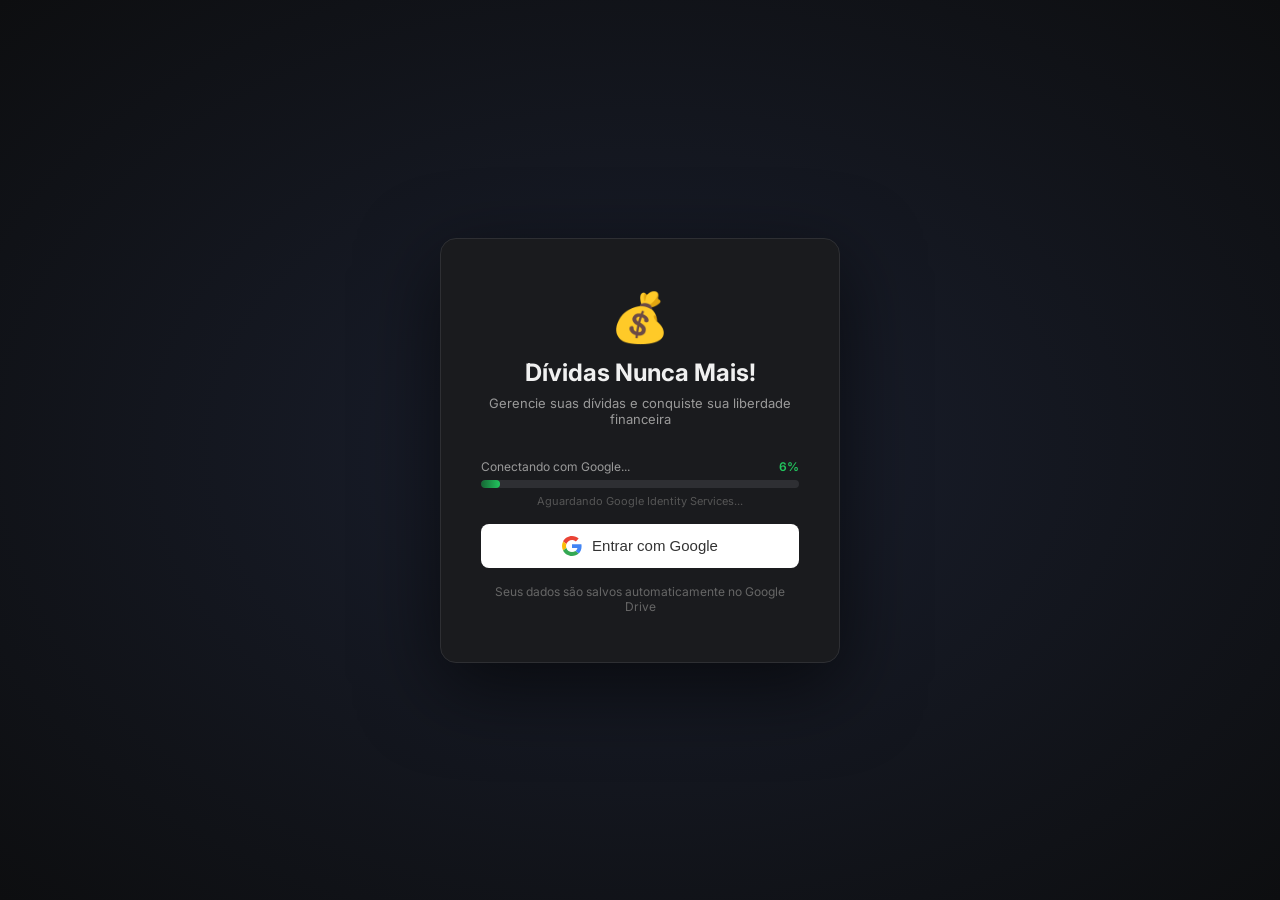
==== index.html @ 9c63dcc7 "Site v1.19: mascara 4-4-4 no codigo da caixa Dolce Gusto O codigo vem impresso na caixa em 3 grupos " ====
<!DOCTYPE html>
<html lang="pt-BR">
<head>
  <meta charset="UTF-8" />
  <meta name="viewport" content="width=device-width, initial-scale=1.0" />
  <title>Dívidas Nunca Mais!</title>
  <link rel="stylesheet" href="css/main.css?v=1.19" />
  <link rel="preconnect" href="https://fonts.googleapis.com">
  <link href="https://fonts.googleapis.com/css2?family=Inter:wght@300;400;500;600;700&display=swap" rel="stylesheet">
  <script src="https://cdn.jsdelivr.net/npm/chart.js"></script>
  <script>try{if(localStorage.getItem('dnm_tema')==='claro')document.documentElement.setAttribute('data-tema','claro');}catch(e){}</script>
</head>
<body>

<!-- LOGIN SCREEN -->
<div id="login-screen" class="login-screen">
  <div class="login-box">
    <div class="login-logo">
      <span class="logo-icon">💰</span>
      <h1>Dívidas Nunca Mais!</h1>
      <p>Gerencie suas dívidas e conquiste sua liberdade financeira</p>
    </div>
    <!-- Barra de progresso -->
    <div id="loading-bar-wrapper" style="margin-bottom:16px;">
      <div style="display:flex;justify-content:space-between;margin-bottom:6px;">
        <span style="font-size:12px;color:#9a9a9a;">Conectando com Google...</span>
        <span id="loading-pct" style="font-size:12px;color:#22c55e;font-weight:600;">0%</span>
      </div>
      <div style="background:#2e2f33;border-radius:20px;height:8px;overflow:hidden;">
        <div id="loading-bar" style="height:100%;width:0%;background:linear-gradient(90deg,#166534,#22c55e);border-radius:20px;transition:width 0.3s ease;"></div>
      </div>
      <p style="font-size:11px;color:#555;margin-top:6px;text-align:center;" id="loading-status">Aguardando APIs do Google...</p>
    </div>

    <button class="btn-google" onclick="signInWithGoogle()" id="btn-google-login">
      <svg width="20" height="20" viewBox="0 0 48 48"><path fill="#EA4335" d="M24 9.5c3.54 0 6.71 1.22 9.21 3.6l6.85-6.85C35.9 2.38 30.47 0 24 0 14.62 0 6.51 5.38 2.56 13.22l7.98 6.19C12.43 13.72 17.74 9.5 24 9.5z"/><path fill="#4285F4" d="M46.98 24.55c0-1.57-.15-3.09-.38-4.55H24v9.02h12.94c-.58 2.96-2.26 5.48-4.78 7.18l7.73 6c4.51-4.18 7.09-10.36 7.09-17.65z"/><path fill="#FBBC05" d="M10.53 28.59c-.48-1.45-.76-2.99-.76-4.59s.27-3.14.76-4.59l-7.98-6.19C.92 16.46 0 20.12 0 24c0 3.88.92 7.54 2.56 10.78l7.97-6.19z"/><path fill="#34A853" d="M24 48c6.48 0 11.93-2.13 15.89-5.81l-7.73-6c-2.18 1.48-4.97 2.35-8.16 2.35-6.26 0-11.57-4.22-13.47-9.91l-7.98 6.19C6.51 42.62 14.62 48 24 48z"/></svg>
      Entrar com Google
    </button>
    <p class="login-note">Seus dados são salvos automaticamente no Google Drive</p>
  </div>
</div>

<!-- SALDO MODAL (aparece após login) -->
<div id="saldo-modal" class="modal-overlay" style="display:none;">
  <div class="modal-box saldo-modal-box">
    <h2>💰 Olá, <span id="saldo-nome"></span>!</h2>
    <p>Qual é o seu saldo disponível agora?</p>
    <div class="form-group">
      <label>Saldo Disponível Atual (R$)</label>
      <input type="text" id="input-saldo" placeholder="R$ 0,00" class="input-money" oninput="formatMoney(this)" />
    </div>
    <div style="font-size:12px;color:var(--text-secondary);margin-bottom:16px;">💡 Para alterar sua renda mensal, acesse Configurações.</div>
    <button class="btn-primary" onclick="salvarSaldoInicial()">Entrar →</button>
  </div>
</div>

<!-- APP PRINCIPAL -->
<div id="app" style="display:none;">

  <!-- SIDEBAR -->
  <aside id="sidebar" class="sidebar expanded">
    <div class="sidebar-header">
      <span class="logo-icon-sm">💰</span>
      <span class="sidebar-logo-text">Dívidas Nunca Mais!<small class="site-ver"></small></span>
      <button class="sidebar-toggle" onclick="toggleSidebar()" title="Colapsar menu">&#9776;</button>
    </div>
    <nav class="sidebar-nav">
      <a href="#" class="nav-item active" onclick="navigateTo('dashboard', this)">
        <span class="nav-icon">📊</span><span class="nav-label">Dashboard</span>
      </a>
      <a href="#" class="nav-item" onclick="navigateTo('cadastro', this)">
        <span class="nav-icon">📋</span><span class="nav-label">Cadastro</span>
      </a>
      <a href="#" class="nav-item" onclick="navigateTo('mapa', this)">
        <span class="nav-icon">🗺️</span><span class="nav-label">Mapa Financeiro</span>
      </a>
      <a href="#" class="nav-item" onclick="navigateTo('planejador', this)">
        <span class="nav-icon">🎯</span><span class="nav-label">Planejador de Quitação</span>
      </a>
      <a href="#" class="nav-item" onclick="navigateTo('calendario', this)">
        <span class="nav-icon">📅</span><span class="nav-label">Calendário Financeiro</span>
      </a>
      <a href="#" class="nav-item" onclick="navigateTo('orcamentos', this)">
        <span class="nav-icon">💡</span><span class="nav-label">Orçamentos</span>
      </a>
      <a href="#" class="nav-item" onclick="navigateTo('assinaturas', this)">
        <span class="nav-icon">🔁</span><span class="nav-label">Assinaturas</span>
      </a>
      <!-- Contas Recorrentes com submenu -->
      <div class="nav-group">
        <a href="#" class="nav-item nav-group-header" onclick="navigateTo('contas', this)">
          <span class="nav-icon">🏠</span>
          <span class="nav-label">Contas Recorrentes</span>
          <span class="nav-arrow" id="arrow-contas" onclick="event.stopPropagation();toggleSubmenu('submenu-contas')">›</span>
        </a>
        <div class="nav-submenu" id="submenu-contas" style="display:none;">
          <a href="#" class="nav-item nav-subitem" onclick="navigateTo('copel', this)">
            <span class="nav-icon">⚡</span><span class="nav-label">Copel</span>
          </a>
          <a href="#" class="nav-item nav-subitem" onclick="navigateTo('sanepar', this)">
            <span class="nav-icon">💧</span><span class="nav-label">Sanepar</span>
          </a>
        </div>
      </div>
      <a href="#" class="nav-item" onclick="navigateTo('configuracoes', this)">
        <span class="nav-icon">⚙️</span><span class="nav-label">Configurações</span>
      </a>
      <a href="#" class="nav-item nav-nfscanner" onclick="entrarNFScanner()" style="margin-top:auto;">
        <span class="nav-icon">🧾</span><span class="nav-label">NFScanner</span>
      </a>
    </nav>
    <div class="sidebar-footer">
      <a href="#" class="nav-item nav-beneficios" onclick="entrarBeneficios()" style="position:relative;">
        <span class="nav-icon">🎁</span>
        <span class="nav-label">Cashback e Pontos</span>
        <span id="badge-beneficios" style="display:none;background:#ef4444;color:#fff;border-radius:50%;width:18px;height:18px;font-size:10px;font-weight:700;align-items:center;justify-content:center;margin-left:auto;flex-shrink:0;">0</span>
      </a>
      <a href="#" class="nav-item" onclick="signOut()">
        <span class="nav-icon">🚪</span><span class="nav-label">Sair</span>
      </a>
    </div>
  </aside>

  <!-- MAIN CONTENT -->
  <div class="main-wrapper">

    <!-- HEADER -->
    <header class="header">
      <div class="header-left">
        <h2 id="page-title">Dashboard</h2>
      </div>
      <div class="header-right">
        <button id="btn-atualizar" class="btn-atualizar" onclick="atualizarSite()" title="Recarregar os dados e atualizar a tela">🔄 Atualizar</button>
        <span id="header-datetime" class="header-datetime"></span>
        <div class="notif-wrapper" onclick="toggleAlertas()">
          <span class="notif-icon">🔔</span>
          <span id="notif-badge" class="notif-badge" style="display:none;">0</span>
        </div>
        <div class="user-avatar">
          <img id="user-photo" src="" alt="Avatar" onerror="this.src='data:image/svg+xml,<svg xmlns=%22http://www.w3.org/2000/svg%22 viewBox=%220 0 40 40%22><circle cx=%2220%22 cy=%2220%22 r=%2220%22 fill=%22%23555%22/><text x=%2250%25%22 y=%2255%25%22 text-anchor=%22middle%22 fill=%22white%22 font-size=%2218%22>👤</text></svg>'" />
        </div>
      </div>
    </header>

    <!-- ALERTAS DROPDOWN -->
    <div id="alertas-panel" class="alertas-panel" style="display:none;"></div>

    <!-- PAGES -->
    <main class="content">
      <div id="page-dashboard" class="page active"></div>
      <div id="page-cadastro" class="page"></div>
      <div id="page-mapa" class="page"></div>
      <div id="page-planejador" class="page"></div>
      <div id="page-calendario" class="page"></div>
      <div id="page-orcamentos" class="page"></div>
      <div id="page-assinaturas" class="page"></div>
      <div id="page-configuracoes" class="page"></div>
      <div id="page-contas" class="page"></div>
      <div id="page-copel" class="page"></div>
      <div id="page-sanepar" class="page"></div>
      <div id="page-beneficios" class="page page-beneficios"></div>
    </main>
  </div>
</div>

<!-- MODAL GLOBAL -->
<div id="modal-overlay" class="modal-overlay" style="display:none;" onclick="fecharModal(event)">
  <div id="modal-content" class="modal-box" onclick="event.stopPropagation()">
    <button class="modal-close" onclick="fecharModal()">✕</button>
    <div id="modal-body"></div>
  </div>
</div>

<!-- ALERT/POPUP GLOBAL -->
<div id="alert-popup" class="alert-popup" style="display:none;">
  <div id="alert-icon" class="alert-icon"></div>
  <div id="alert-message" class="alert-message"></div>
  <div id="alert-acoes"><button onclick="fecharAlert()">OK</button></div>
</div>
<div id="alert-overlay" class="alert-overlay" style="display:none;"></div>

<script src="js/data.js?v=1.19"></script>
<script src="js/auth.js?v=1.19"></script>
<script src="js/utils.js?v=1.19"></script>
<script src="js/dashboard.js?v=1.19"></script>
<script src="js/cadastro.js?v=1.19"></script>
<script src="js/mapa.js?v=1.19"></script>
<script src="js/planejador.js?v=1.19"></script>
<script src="js/calendario.js?v=1.19"></script>
<script src="js/orcamentos.js?v=1.19"></script>
<script src="js/configuracoes.js?v=1.19"></script>
<script src="js/contas.js?v=1.19"></script>
<script src="js/assinaturas.js?v=1.19"></script>
<script src="js/beneficios.js?v=1.19"></script>
<script src="js/app.js?v=1.19"></script>
<!-- ===== MEUS BENEFÍCIOS SITE ===== -->
<div id="nfscanner-app" style="display:none;flex-direction:column;height:100vh;background:#0f1117;">
  <div style="display:flex;align-items:center;gap:12px;padding:10px 20px;background:#161922;border-bottom:1px solid #2a2f3d;">
    <button onclick="sairNFScanner()" style="background:#2a2f3d;color:#e5e7eb;border:0;border-radius:8px;padding:8px 14px;cursor:pointer;">← Voltar</button>
    <strong style="color:#e5e7eb;">🧾 NFScanner</strong>
    <button id="nfs-refresh" onclick="atualizarNFScanner()" title="Atualizar o NFScanner (sem sair do site)" style="margin-left:auto;background:#2a2f3d;color:#e5e7eb;border:0;border-radius:8px;padding:8px 14px;cursor:pointer;">🔄 Atualizar</button>
  </div>
  <iframe id="nfscanner-frame" style="flex:1;border:0;width:100%;" title="NFScanner"></iframe>
</div>
<div id="beneficios-app" style="display:none;flex-direction:column;height:100vh;background:#f3f4f6;">

  <!-- Header verde -->
  <header style="background:#217346;padding:0 24px;height:60px;display:flex;align-items:center;justify-content:space-between;flex-shrink:0;">
    <div style="display:flex;align-items:center;gap:12px;">
      <span style="font-size:24px;">🎁</span>
      <div>
        <div style="font-size:16px;font-weight:700;color:#fff;line-height:1.1;">Cashback</div>
        <div style="font-size:16px;font-weight:700;color:#fff;line-height:1.1;">e Pontos <span class="site-ver site-ver-ben"></span></div>
      </div>
    </div>
    <div style="display:flex;align-items:center;gap:12px;">
      <button onclick="sairBeneficios()" style="background:#fff;color:#217346;border:none;padding:8px 16px;border-radius:20px;font-size:13px;font-weight:600;cursor:pointer;display:flex;align-items:center;gap:6px;">
        ← Dívidas Nunca Mais
      </button>
      <div class="notif-wrapper" onclick="toggleAlertas()" style="position:relative;">
        <span style="font-size:20px;color:#fff;">🔔</span>
        <span id="notif-badge-ben" class="notif-badge" style="display:none;">0</span>
      </div>
      <img id="user-photo-ben" src="" alt="Avatar" style="width:36px;height:36px;border-radius:50%;border:2px solid #fff;" onerror="this.style.display='none'" />
    </div>
  </header>

  <!-- Content -->
  <main style="flex:1;overflow-y:auto;padding:24px;" id="beneficios-content">
  </main>

  <!-- Modal popup de atualização -->
  <div id="ben-modal-overlay" style="display:none;position:fixed;inset:0;background:rgba(0,0,0,0.5);z-index:2000;align-items:center;justify-content:center;">
    <div style="background:#fff;border-radius:16px;padding:28px;width:90%;max-width:380px;box-shadow:0 20px 60px rgba(0,0,0,0.3);" id="ben-modal-body">
    </div>
  </div>
</div>

<script src="https://apis.google.com/js/api.js" onload="gapiLoaded()"></script>
<script src="https://accounts.google.com/gsi/client" onload="gisLoaded()"></script>
</body>
</html>
---- css/main.css ----
/* ===== RESET & BASE ===== */
*, *::before, *::after { box-sizing: border-box; margin: 0; padding: 0; }

:root {
  --bg-primary: #111213;
  --bg-secondary: #1a1b1e;
  --bg-card: #222326;
  --bg-card-hover: #2a2b2e;
  --border: #2e2f33;
  --text-primary: #f0f0f0;
  --text-secondary: #9a9a9a;
  --text-muted: #666;
  --green: #22c55e;
  --green-bg: #166534;
  --yellow: #eab308;
  --yellow-bg: #713f12;
  --red: #ef4444;
  --red-bg: #7f1d1d;
  --blue: #3b82f6;
  --sidebar-w: 240px;
  --sidebar-collapsed: 64px;
  --header-h: 60px;
  --radius: 10px;
  --transition: 0.2s ease;
}

html { color-scheme: dark; }
html[data-tema="claro"] { color-scheme: light; }
html, body { height: 100%; font-family: 'Inter', sans-serif; background: var(--bg-primary); color: var(--text-primary); font-size: 14px; }

/* ===== LOGIN ===== */
.login-screen {
  min-height: 100vh; display: flex; align-items: center; justify-content: center;
  background: radial-gradient(ellipse at center, #1a1f2e 0%, #0d0e10 100%);
}
.login-box {
  background: var(--bg-secondary); border: 1px solid var(--border);
  border-radius: 16px; padding: 48px 40px; text-align: center; max-width: 400px; width: 90%;
  box-shadow: 0 24px 80px rgba(0,0,0,0.6);
}
.login-logo { margin-bottom: 32px; }
.logo-icon { font-size: 48px; display: block; margin-bottom: 12px; }
.login-logo h1 { font-size: 24px; font-weight: 700; color: var(--text-primary); margin-bottom: 8px; }
.login-logo p { color: var(--text-secondary); font-size: 13px; }
.btn-google {
  display: flex; align-items: center; justify-content: center; gap: 10px;
  width: 100%; padding: 12px 20px; border-radius: 8px;
  background: #fff; color: #333; border: none; font-size: 15px; font-weight: 500;
  cursor: pointer; transition: var(--transition); margin-bottom: 16px;
}
.btn-google:hover { background: #f0f0f0; }
.login-note { color: var(--text-muted); font-size: 12px; }

/* ===== SALDO MODAL ===== */
.saldo-modal-box { max-width: 440px; }
.saldo-modal-box h2 { font-size: 20px; margin-bottom: 8px; }
.saldo-modal-box p { color: var(--text-secondary); margin-bottom: 24px; }

/* ===== LAYOUT ===== */
#app { display: flex; height: 100vh; overflow: hidden; }

/* ===== SIDEBAR ===== */
.sidebar {
  width: var(--sidebar-w); min-width: var(--sidebar-w);
  background: var(--bg-secondary); border-right: 1px solid var(--border);
  display: flex; flex-direction: column; transition: width var(--transition), min-width var(--transition);
  overflow: hidden; z-index: 100;
}
.sidebar.collapsed { width: var(--sidebar-collapsed); min-width: var(--sidebar-collapsed); }

.sidebar-header {
  display: flex; align-items: center; gap: 10px;
  padding: 16px 14px; border-bottom: 1px solid var(--border); min-height: var(--header-h);
}
.logo-icon-sm { font-size: 22px; flex-shrink: 0; }
.sidebar-logo-text { font-size: 13px; font-weight: 700; color: var(--text-primary); white-space: nowrap; overflow: hidden; transition: opacity var(--transition); }
.sidebar.collapsed .sidebar-logo-text { opacity: 0; width: 0; }
.sidebar-toggle { margin-left: auto; background: none; border: none; color: var(--text-secondary); cursor: pointer; font-size: 18px; flex-shrink: 0; padding: 4px; border-radius: 4px; transition: var(--transition); }
.sidebar-toggle:hover { color: var(--text-primary); background: var(--bg-card); }

.sidebar-nav { flex: 1; padding: 12px 8px; display: flex; flex-direction: column; gap: 2px; overflow-y: auto; }
.sidebar-footer { padding: 12px 8px; border-top: 1px solid var(--border); }

.nav-item {
  display: flex; align-items: center; gap: 12px;
  padding: 10px 10px; border-radius: 8px; text-decoration: none;
  color: var(--text-secondary); font-size: 13px; font-weight: 500;
  transition: var(--transition); white-space: nowrap; cursor: pointer;
}
.nav-item:hover { background: var(--bg-card); color: var(--text-primary); }
.nav-item.active { background: var(--bg-card); color: var(--green); }
.nav-icon { font-size: 18px; flex-shrink: 0; width: 24px; text-align: center; }
.nav-label { overflow: hidden; transition: opacity var(--transition); }
.sidebar.collapsed .nav-label { opacity: 0; width: 0; }
.sidebar.collapsed .sidebar-toggle { margin: 0 auto; }
.sidebar.collapsed .sidebar-header { justify-content: center; padding: 16px 8px; }

/* ===== MAIN WRAPPER ===== */
.main-wrapper { flex: 1; display: flex; flex-direction: column; overflow: hidden; }

/* ===== HEADER ===== */
.header {
  height: var(--header-h); background: var(--bg-secondary);
  border-bottom: 1px solid var(--border);
  display: flex; align-items: center; justify-content: space-between;
  padding: 0 24px; flex-shrink: 0;
}
.header-left h2 { font-size: 16px; font-weight: 600; }
.header-right { display: flex; align-items: center; gap: 16px; }
.header-datetime { color: var(--text-secondary); font-size: 12px; }
.notif-wrapper { position: relative; cursor: pointer; padding: 4px; }
.notif-icon { font-size: 20px; }
.notif-badge {
  position: absolute; top: -2px; right: -4px;
  background: var(--red); color: #fff; border-radius: 50%;
  width: 18px; height: 18px; font-size: 10px; font-weight: 700;
  display: flex; align-items: center; justify-content: center;
}
.user-avatar img { width: 36px; height: 36px; border-radius: 50%; object-fit: cover; border: 2px solid var(--border); }

/* ===== ALERTAS PANEL ===== */
.alertas-panel {
  position: absolute; top: var(--header-h); right: 16px; z-index: 200;
  background: var(--bg-secondary); border: 1px solid var(--border);
  border-radius: var(--radius); padding: 12px; width: 320px;
  box-shadow: 0 8px 32px rgba(0,0,0,0.5); max-height: 400px; overflow-y: auto;
}
.alerta-item { padding: 10px; border-radius: 6px; margin-bottom: 6px; font-size: 13px; }
.alerta-item.red { background: rgba(239,68,68,0.15); border-left: 3px solid var(--red); }
.alerta-item.yellow { background: rgba(234,179,8,0.15); border-left: 3px solid var(--yellow); }
.alerta-item.green { background: rgba(34,197,94,0.15); border-left: 3px solid var(--green); }

/* ===== CONTENT ===== */
.content { flex: 1; overflow-y: auto; padding: 24px; }
.page { display: none; }
.page.active { display: block; }

/* ===== CARDS ===== */
.card {
  background: var(--bg-card); border: 1px solid var(--border);
  border-radius: var(--radius); padding: 20px;
}
.card-sm { padding: 16px; }

.grid { display: grid; gap: 16px; }
.grid-2 { grid-template-columns: repeat(2, 1fr); }
.grid-3 { grid-template-columns: repeat(3, 1fr); }
.grid-4 { grid-template-columns: repeat(4, 1fr); }
.grid-6 { grid-template-columns: repeat(6, 1fr); }

/* ===== SALDO CARD ===== */
.saldo-card {
  background: linear-gradient(135deg, #166534 0%, #15803d 100%);
  border: 1px solid #22c55e44; border-radius: var(--radius); padding: 20px;
}
.saldo-card .label { font-size: 12px; color: #86efac; margin-bottom: 4px; }
.saldo-card .value { font-size: 28px; font-weight: 700; color: #fff; }

/* ===== INDICATOR CARDS ===== */
.indicator-card { background: var(--bg-card); border: 1px solid var(--border); border-radius: var(--radius); padding: 16px; }
.indicator-card .ic-icon { font-size: 22px; margin-bottom: 8px; }
.indicator-card .ic-label { font-size: 11px; color: var(--text-secondary); margin-bottom: 4px; }
.indicator-card .ic-value { font-size: 18px; font-weight: 700; }
.indicator-card .ic-value.red { color: var(--red); }
.indicator-card .ic-value.green { color: var(--green); }
.indicator-card .ic-value.yellow { color: var(--yellow); }

/* ===== CHART CARDS ===== */
.chart-card { background: var(--bg-card); border: 1px solid var(--border); border-radius: var(--radius); padding: 20px; }
.chart-card h3 { font-size: 13px; font-weight: 600; margin-bottom: 16px; color: var(--text-secondary); text-transform: uppercase; letter-spacing: 0.5px; }

/* ===== BADGES ===== */
.badge { display: inline-flex; align-items: center; padding: 3px 10px; border-radius: 20px; font-size: 11px; font-weight: 600; }
.badge.pago { background: rgba(34,197,94,0.2); color: var(--green); }
.badge.pendente { background: rgba(234,179,8,0.2); color: var(--yellow); }
.badge.atrasado { background: rgba(239,68,68,0.2); color: var(--red); }
.badge.critico { background: rgba(239,68,68,0.9); color: #fff; }
.badge.urgente { background: rgba(234,179,8,0.9); color: #111; }
.badge.em-dia { background: rgba(34,197,94,0.9); color: #fff; }

/* ===== TABLE ===== */
.table-wrapper { overflow-x: auto; }
table { width: 100%; border-collapse: collapse; font-size: 13px; }
th { padding: 10px 14px; text-align: left; color: var(--text-secondary); font-weight: 600; font-size: 11px; text-transform: uppercase; letter-spacing: 0.5px; border-bottom: 1px solid var(--border); }
td { padding: 12px 14px; border-bottom: 1px solid var(--border); vertical-align: middle; }
tr:hover td { background: var(--bg-card-hover); }
tr:last-child td { border-bottom: none; }

/* ===== BUTTONS ===== */
.btn-primary {
  background: var(--green); color: #000; border: none;
  padding: 10px 20px; border-radius: 8px; font-size: 13px; font-weight: 600;
  cursor: pointer; transition: var(--transition);
}
.btn-primary:hover { background: #16a34a; }
.btn-secondary {
  background: var(--bg-card); color: var(--text-primary); border: 1px solid var(--border);
  padding: 10px 20px; border-radius: 8px; font-size: 13px; font-weight: 500;
  cursor: pointer; transition: var(--transition);
}
.btn-secondary:hover { background: var(--bg-card-hover); }
.btn-danger {
  background: rgba(239,68,68,0.15); color: var(--red); border: 1px solid rgba(239,68,68,0.3);
  padding: 6px 12px; border-radius: 6px; font-size: 12px; cursor: pointer; transition: var(--transition);
}
.btn-danger:hover { background: rgba(239,68,68,0.3); }
.btn-sm { padding: 6px 12px; font-size: 12px; }

/* ===== FORMS ===== */
.form-group { margin-bottom: 16px; }
.form-group label { display: block; font-size: 12px; color: var(--text-secondary); margin-bottom: 6px; font-weight: 500; }
input, select, textarea {
  width: 100%; padding: 10px 12px; background: var(--bg-primary);
  border: 1px solid var(--border); border-radius: 8px;
  color: var(--text-primary); font-size: 13px; font-family: 'Inter', sans-serif;
  transition: var(--transition);
}
input:focus, select:focus, textarea:focus { outline: none; border-color: var(--green); }
input.error { border-color: var(--red); }
.input-error-msg { color: var(--red); font-size: 11px; margin-top: 4px; }
textarea { resize: vertical; min-height: 80px; }
select option { background: var(--bg-secondary); }

.form-row { display: grid; grid-template-columns: 1fr 1fr; gap: 12px; }
.form-row-3 { display: grid; grid-template-columns: 1fr 1fr 1fr; gap: 12px; }

/* ===== MODAL ===== */
.modal-overlay {
  position: fixed; inset: 0; background: rgba(0,0,0,0.7);
  display: flex; align-items: center; justify-content: center; z-index: 1000;
}
.modal-box {
  background: var(--bg-secondary); border: 1px solid var(--border);
  border-radius: 14px; padding: 28px; width: 90%; max-width: 600px;
  max-height: 90vh; overflow-y: auto; position: relative;
}
.modal-close {
  position: absolute; top: 16px; right: 16px;
  background: var(--bg-card); border: 1px solid var(--border);
  color: var(--text-secondary); width: 32px; height: 32px;
  border-radius: 50%; cursor: pointer; font-size: 14px;
  display: flex; align-items: center; justify-content: center;
  transition: var(--transition);
}
.modal-close:hover { color: var(--text-primary); background: var(--bg-card-hover); }
.modal-box h2 { font-size: 18px; margin-bottom: 20px; }
.modal-actions { display: flex; gap: 10px; justify-content: flex-end; margin-top: 20px; }

/* ===== ALERT POPUP ===== */
.alert-overlay { position: fixed; inset: 0; background: rgba(0,0,0,0.6); z-index: 2000; }
.alert-popup {
  position: fixed; top: 50%; left: 50%; transform: translate(-50%, -50%);
  background: var(--bg-secondary); border: 1px solid var(--border);
  border-radius: 14px; padding: 28px 32px; text-align: center;
  z-index: 2001; min-width: 300px;
}
.alert-icon { font-size: 36px; margin-bottom: 12px; }
.alert-message { font-size: 14px; color: var(--text-primary); margin-bottom: 20px; }
.alert-popup button { padding: 10px 28px; border-radius: 8px; border: none; cursor: pointer; font-weight: 600; background: var(--green); color: #000; }

/* ===== TOOLBAR ===== */
.toolbar { display: flex; align-items: center; gap: 12px; margin-bottom: 20px; flex-wrap: wrap; }
.toolbar-left { display: flex; gap: 10px; flex: 1; flex-wrap: wrap; }
.toolbar-right { display: flex; gap: 10px; }
.search-input { max-width: 240px; }

/* ===== SECTION HEADER ===== */
.section-header { display: flex; align-items: center; justify-content: space-between; margin-bottom: 16px; }
.section-header h3 { font-size: 15px; font-weight: 600; }

/* ===== FILTERS ===== */
select.filter { width: auto; padding: 8px 12px; font-size: 12px; }

/* ===== DASHBOARD ===== */
.dashboard-grid-top { display: grid; grid-template-columns: 1fr 1fr 1fr; gap: 16px; margin-bottom: 16px; }
.dashboard-indicators { display: grid; grid-template-columns: repeat(6, 1fr); gap: 12px; margin-bottom: 16px; }
.dashboard-charts { display: grid; grid-template-columns: 1fr 1fr 1fr 1fr; gap: 16px; }

/* ===== MAPA ===== */
.tree-container { overflow: auto; padding: 20px; }
.tree-node {
  background: var(--bg-card); border: 1px solid var(--border);
  border-radius: 8px; padding: 12px 16px; cursor: pointer;
  transition: var(--transition); position: relative; text-align: center;
  min-width: 160px;
}
.tree-node:hover { border-color: var(--green); }
.tree-node.pago { border-color: var(--green); box-shadow: 0 0 12px rgba(34,197,94,0.3); }
.tree-node.atrasado { border-color: var(--red); box-shadow: 0 0 12px rgba(239,68,68,0.3); }
.tree-node.pendente { border-color: var(--yellow); }
.tree-node .node-label { font-size: 12px; font-weight: 600; }
.tree-node .node-value { font-size: 14px; font-weight: 700; margin-top: 4px; }

/* ===== PLANEJADOR ===== */
.plan-item {
  background: var(--bg-card); border: 1px solid var(--border);
  border-radius: var(--radius); padding: 16px 20px; margin-bottom: 10px;
  display: grid; grid-template-columns: 40px 1fr auto auto auto auto;
  align-items: center; gap: 16px;
}
.plan-rank { font-size: 18px; font-weight: 700; color: var(--text-muted); }
.plan-name { font-weight: 600; font-size: 14px; }
.plan-detail { font-size: 11px; color: var(--text-secondary); margin-top: 2px; }

/* ===== CALENDÁRIO ===== */
.cal-wrapper { display: grid; grid-template-columns: 1fr 280px; gap: 16px; }
.cal-grid { background: var(--bg-card); border: 1px solid var(--border); border-radius: var(--radius); padding: 20px; }
.cal-header { display: flex; align-items: center; justify-content: space-between; margin-bottom: 16px; }
.cal-header h3 { font-size: 16px; font-weight: 600; }
.cal-nav { background: none; border: 1px solid var(--border); color: var(--text-primary); width: 32px; height: 32px; border-radius: 6px; cursor: pointer; font-size: 16px; transition: var(--transition); }
.cal-nav:hover { background: var(--bg-card-hover); }
.cal-days-header { display: grid; grid-template-columns: repeat(7, 1fr); gap: 4px; margin-bottom: 8px; }
.cal-day-label { text-align: center; font-size: 11px; color: var(--text-secondary); font-weight: 600; padding: 4px; }
.cal-days { display: grid; grid-template-columns: repeat(7, 1fr); gap: 4px; }
.cal-day {
  min-height: 80px; background: var(--bg-secondary); border: 1px solid var(--border);
  border-radius: 6px; padding: 6px; font-size: 11px; position: relative;
}
.cal-day.today { border-color: var(--green); }
.cal-day .day-num { font-weight: 600; margin-bottom: 4px; font-size: 12px; }
.cal-day .day-events { display: flex; flex-direction: column; gap: 2px; }
.cal-event { border-radius: 3px; padding: 2px 4px; font-size: 10px; font-weight: 500; overflow: hidden; white-space: nowrap; text-overflow: ellipsis; }
.cal-event.pago { background: rgba(34,197,94,0.3); color: var(--green); }
.cal-event.pendente { background: rgba(234,179,8,0.3); color: var(--yellow); }
.cal-event.atrasado { background: rgba(239,68,68,0.3); color: var(--red); }
.cal-legend { display: flex; gap: 12px; margin-top: 12px; flex-wrap: wrap; }
.cal-legend-item { display: flex; align-items: center; gap: 6px; font-size: 11px; color: var(--text-secondary); }
.cal-legend-dot { width: 10px; height: 10px; border-radius: 50%; }
.cal-resumo { display: grid; grid-template-columns: repeat(3, 1fr); gap: 12px; margin-top: 16px; }
.cal-resumo-item { background: var(--bg-secondary); border: 1px solid var(--border); border-radius: 8px; padding: 12px; text-align: center; }
.cal-resumo-item .label { font-size: 11px; color: var(--text-secondary); }
.cal-resumo-item .value { font-size: 16px; font-weight: 700; margin-top: 4px; }
.proximos-card { background: var(--bg-card); border: 1px solid var(--border); border-radius: var(--radius); padding: 20px; }
.proximo-item { background: var(--bg-secondary); border: 1px solid var(--border); border-radius: 8px; padding: 10px 12px; margin-bottom: 8px; font-size: 12px; }
.proximo-item .p-name { font-weight: 600; margin-bottom: 2px; }
.proximo-item .p-detail { color: var(--text-secondary); }

/* ===== ORÇAMENTOS ===== */
.sim-result { border-radius: var(--radius); padding: 20px; text-align: center; }
.sim-result.viavel { background: rgba(34,197,94,0.15); border: 1px solid var(--green); }
.sim-result.arriscado { background: rgba(234,179,8,0.15); border: 1px solid var(--yellow); }
.sim-result.furada { background: rgba(239,68,68,0.15); border: 1px solid var(--red); }
.sim-result .result-title { font-size: 20px; font-weight: 700; margin-bottom: 12px; }
.sim-result .result-detail { font-size: 13px; color: var(--text-secondary); }

/* ===== CONFIGURAÇÕES ===== */
.config-section { background: var(--bg-card); border: 1px solid var(--border); border-radius: var(--radius); padding: 24px; margin-bottom: 16px; }
.config-section h3 { font-size: 14px; font-weight: 600; margin-bottom: 20px; color: var(--text-secondary); text-transform: uppercase; letter-spacing: 0.5px; }
.toggle-wrapper { display: flex; align-items: center; justify-content: space-between; }
.toggle { position: relative; width: 44px; height: 24px; }
.toggle input { opacity: 0; width: 0; height: 0; }
.toggle-slider {
  position: absolute; inset: 0; background: var(--border);
  border-radius: 24px; cursor: pointer; transition: var(--transition);
}
.toggle-slider::before {
  content: ''; position: absolute; width: 18px; height: 18px;
  left: 3px; top: 3px; background: #fff; border-radius: 50%; transition: var(--transition);
}
.toggle input:checked + .toggle-slider { background: var(--green); }
.toggle input:checked + .toggle-slider::before { transform: translateX(20px); }

/* ===== GAUGE ===== */
.gauge-wrapper { display: flex; flex-direction: column; align-items: center; justify-content: center; }
.gauge-wrapper canvas { max-width: 180px; }
.gauge-label { font-size: 22px; font-weight: 700; margin-top: -20px; }
.gauge-sub { font-size: 11px; color: var(--text-secondary); }

/* ===== EMPTY STATE ===== */
.empty-state { text-align: center; padding: 48px; color: var(--text-secondary); }
.empty-state .empty-icon { font-size: 48px; margin-bottom: 12px; }
.empty-state p { font-size: 14px; }

/* ===== SCROLLBAR ===== */
::-webkit-scrollbar { width: 6px; height: 6px; }
::-webkit-scrollbar-track { background: transparent; }
::-webkit-scrollbar-thumb { background: var(--border); border-radius: 3px; }
::-webkit-scrollbar-thumb:hover { background: #444; }

/* ===== KEYBOARD SHORTCUT TOOLTIP ===== */
.shortcut { font-size: 10px; color: var(--text-muted); background: var(--bg-primary); border: 1px solid var(--border); border-radius: 4px; padding: 2px 6px; margin-left: 6px; }

/* ===== BENEFÍCIOS - Fundo verde escuro estilo Excel ===== */
.page-beneficios {
  background: #1e3a2f;
  margin: -24px;
  padding: 24px;
  min-height: calc(100vh - 60px);
}
.nav-beneficios { color: #4ade80 !important; }
.nav-beneficios.active { background: rgba(34,197,94,0.15) !important; color: #4ade80 !important; }
.nav-beneficios:hover { background: rgba(34,197,94,0.1) !important; }

/* ===== SUBMENU SIDEBAR ===== */
.nav-group { position: relative; }
.nav-group-header { justify-content: flex-start; }
.nav-arrow {
  margin-left: auto;
  font-size: 16px;
  color: var(--text-muted);
  transition: transform 0.2s ease;
  flex-shrink: 0;
}
.nav-arrow.open { transform: rotate(90deg); color: var(--green); }
.nav-submenu { overflow: hidden; }
.nav-subitem {
  padding-left: 36px !important;
  font-size: 12px !important;
}
.nav-subitem .nav-icon { font-size: 15px !important; }
.sidebar.collapsed .nav-arrow { display: none; }
.sidebar.collapsed .nav-submenu { display: none !important; }

.nav-nfscanner { color: #60a5fa !important; }
.nav-nfscanner:hover { background: rgba(96,165,250,0.1) !important; }

/* Versão do site */
.sidebar-logo-text { display: flex; flex-direction: column; line-height: 1.2; }
.site-ver { display: block; font-size: 10px; font-weight: 500; color: var(--text-secondary); letter-spacing: .3px; }
.site-ver:empty { display: none; }
.site-ver-ben { display: inline; font-size: 11px; font-weight: 600; color: rgba(255,255,255,.75); margin-left: 4px; }
/* Pop-up de saldo: seletor de tipo */
.ben-tipo { display: flex; gap: 6px; margin-bottom: 14px; }
.ben-tipo button { flex: 1; padding: 9px 6px; border-radius: 8px; border: 2px solid #d1d5db; background: #fff; color: #555; font-size: 13px; font-weight: 600; cursor: pointer; }
.ben-tipo button.on { border-color: #217346; background: #217346; color: #fff; }

/* Botão Atualizar (Dashboard) */
.btn-atualizar { background: transparent; border: 1px solid var(--border); color: var(--text-secondary); padding: 6px 12px; border-radius: 16px; font-size: 12px; font-weight: 600; cursor: pointer; transition: var(--transition); white-space: nowrap; }
.btn-atualizar:hover { color: var(--text-primary); border-color: var(--text-secondary); }
.btn-atualizar:disabled { opacity: .6; cursor: wait; }

/* ===== FOLHA DA FATURA (modal Sanepar) =====
   Mesmo arranjo das células da fatura impressa, em tema escuro. */
.fol { --fol-line:#34506f; --fol-lbl:#6f9bd6; --fol-hl:rgba(0,102,204,.24); background:var(--bg-primary); border:1px solid var(--border); border-radius:8px; padding:14px 14px 10px; font-family:Arial,Helvetica,sans-serif;  }
.fol-title { font-weight:700; color:#5aa0f0; font-size:15px; letter-spacing:.03em; margin-bottom:4px; }
.fol-cap { display:block; font-size:8px; letter-spacing:.04em; text-transform:uppercase; color:var(--fol-lbl); line-height:1.5; margin-top:10px; }
.fol-grid { display:grid; border-top:1px solid var(--fol-line); border-left:1px solid var(--fol-line); }
.fol-grid.fol-join { border-top:0; }
.fol-sp { margin-top:10px; }
.fol-c { border-right:1px solid var(--fol-line); border-bottom:1px solid var(--fol-line); padding:2px 6px 3px; min-width:0; display:flex; flex-direction:column; justify-content:space-between; }
.fol-c.hl { background:var(--fol-hl); }
.fol-c label { display:block; font-size:8px; letter-spacing:.04em; text-transform:uppercase; color:var(--fol-lbl); margin:0; line-height:1.5; font-weight:400; }
.fol-th { font-size:8px; letter-spacing:.04em; text-transform:uppercase; color:var(--fol-lbl); padding:3px 6px; border-right:1px solid var(--fol-line); border-bottom:1px solid var(--fol-line); display:flex; align-items:center; }
.fol-th.ctr { justify-content:center; text-align:center; }
.fol input, .fol textarea, .fol select { width:100%; min-height:0; border:0; border-radius:0; background:transparent; color:var(--text-primary); font:13px Arial,Helvetica,sans-serif; padding:2px 0; text-transform:uppercase; resize:none; }
.fol input:focus, .fol textarea:focus, .fol select:focus { border:0; box-shadow:inset 0 -2px 0 var(--blue); background:var(--bg-card); }
.fol input::placeholder, .fol textarea::placeholder { color:#4b5563; text-transform:none; }
.fol select { text-transform:none; font-size:10px; text-align:center; -webkit-appearance:none; appearance:none; cursor:pointer; padding:2px 0; }
.fol .nc { text-transform:none; }
.fol .r { text-align:right; } .fol .ctr { text-align:center; } .fol .b { font-weight:700; }
.fol .big { font-size:15px; font-weight:700; }
.fol-scroll { overflow-x:auto; }
.fol-scroll > .fol-grid { min-width:540px; }
.fol-plain { margin-top:10px; }
.fol-plain .hd { display:grid; font-size:8px; letter-spacing:.04em; text-transform:uppercase; font-weight:600; color:var(--fol-lbl); }
.fol-plain .hd span { padding:3px 6px; border-bottom:1px solid var(--fol-line); border-top:1px solid var(--fol-line); border-left:1px solid var(--fol-line); border-right:1px solid var(--fol-line); }
.fol-plain .hd.sub span { border-top:0; font-weight:400; }
.fol-plain .hd:not(.sub) + .hd.sub span, .fol-plain .hd:has(+ .hd.sub) span { border-bottom:0; }
.fol-plain .hd .r { text-align:right; } .fol-plain .hd .ctr { text-align:center; }
.fol-plain .hd span.nb { border:0; padding:0; }
.fol-plain .row { display:grid; align-items:stretch; gap:0; margin:0; }
.fol-plain .row input { border:0; border-left:1px solid var(--fol-line); border-bottom:1px solid var(--fol-line); border-right:1px solid var(--fol-line); border-radius:0; padding:4px 6px; font-size:12.5px; min-width:0; }
.fol-plain .row .fol-x { align-self:center; }
.fol-serv .hd, .fol-serv .row { grid-template-columns:1fr 110px 22px; }
.fol-fx .hd, .fol-fx .row { grid-template-columns:1.5fr .55fr .8fr .85fr .85fr 22px; }
.fol-x { background:none; border:none; color:var(--text-muted); cursor:pointer; font-size:15px; padding:0; line-height:1; width:auto; }
.fol-x:hover { color:var(--red); }
.fol-add { background:none; border:1px dashed var(--fol-line); color:var(--fol-lbl); border-radius:5px; padding:2px 9px; font-size:11px; cursor:pointer; margin-top:3px; width:auto; }
.fol-add:hover { border-color:var(--blue); color:var(--text-primary); }
.fol textarea.fol-msgs { border-bottom:1px dotted var(--fol-line); font-size:12.5px; padding:4px 0; margin-top:8px; }
.fol-trib { display:flex; align-items:center; gap:6px; font-size:12px; text-transform:uppercase; color:var(--text-secondary); margin-top:6px; }
.fol-trib input { width:90px; text-align:right; border-bottom:1px dotted var(--fol-line); }
.fol-cut { border-top:1px dashed var(--fol-line); margin:14px 0 8px; position:relative; }
.fol-cut::before { content:"✂"; position:absolute; top:-10px; left:0; font-size:13px; color:var(--text-muted); background:var(--bg-primary); padding-right:4px; }
.fol-ro { font-size:13px; padding:2px 0; min-height:21px; }
.fol-sys { margin-top:14px; border:1px solid var(--border); border-radius:10px; background:var(--bg-secondary); padding:12px 14px; }
.fol-sys h4 { margin:0 0 8px; font-size:11px; letter-spacing:.05em; text-transform:uppercase; color:var(--text-secondary); }
.fol-checks { display:flex; flex-wrap:wrap; gap:6px; margin-top:10px; }
.fol-chip { font-size:11px; padding:4px 9px; border-radius:99px; border:1px solid; }
.fol-chip.ok { color:var(--green); border-color:#22c55e55; background:#22c55e12; }
.fol-chip.bad { color:var(--yellow); border-color:#eab30855; background:#eab30812; }

/* ===== TEMA CLARO (opcional; o padrão continua escuro) ===== */
html[data-tema="claro"] {
  --bg-primary: #f3f4f6;
  --bg-secondary: #ffffff;
  --bg-card: #ffffff;
  --bg-card-hover: #eef0f3;
  --border: #d9dce1;
  --text-primary: #1f2328;
  --text-secondary: #4b5563;
  --text-muted: #6b7280;
  --green: #15803d;
  --green-bg: #dcfce7;
  --yellow: #a16207;
  --yellow-bg: #fef9c3;
  --red: #dc2626;
  --red-bg: #fee2e2;
  --blue: #2563eb;
}
html[data-tema="claro"] .login-screen { background: radial-gradient(ellipse at center, #ffffff 0%, #e5e7eb 100%); }
html[data-tema="claro"] .login-box, html[data-tema="claro"] .alerta-popup { box-shadow: 0 16px 48px rgba(0,0,0,0.15); }
html[data-tema="claro"] ::-webkit-scrollbar-thumb:hover { background: #9ca3af; }
html[data-tema="claro"] .btn-primary { color: #fff; }
html[data-tema="claro"] .btn-primary:hover { background: #166534; }
html[data-tema="claro"] .badge.urgente { color: #111; }
html[data-tema="claro"] .modal-overlay { background: rgba(17,24,39,0.45); }
html[data-tema="claro"] .fol {
  --fol-line:#9db4cf; --fol-lbl:#2f5f9e; --fol-hl:rgba(0,102,204,.10);
}
html[data-tema="claro"] .fol-title { color:#1d4f91; }
html[data-tema="claro"] .fol input::placeholder, html[data-tema="claro"] .fol textarea::placeholder { color:#9ca3af; }
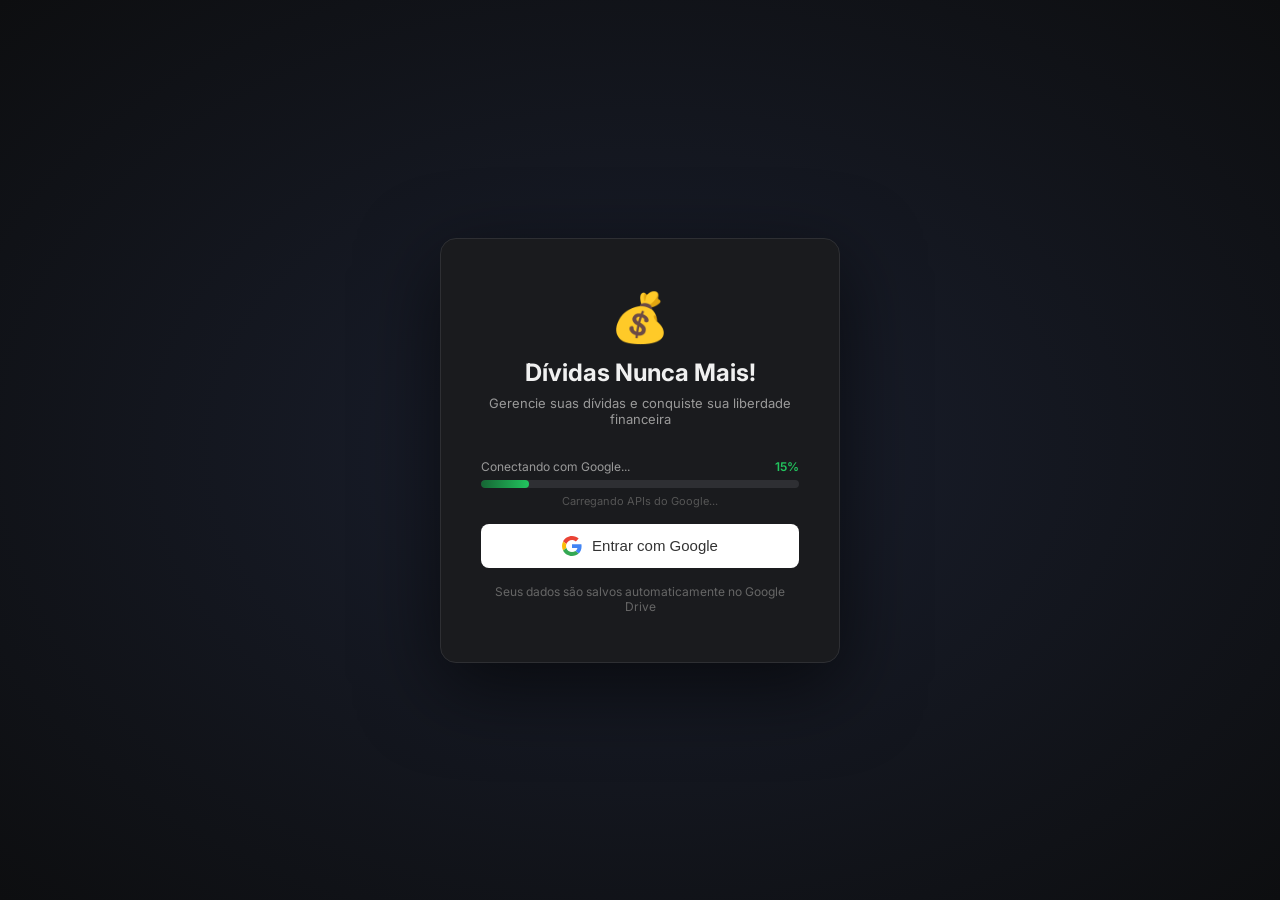
==== commit db71472c: "Site v1.21: historico de pontos no card do Dolce Gusto Lista no estilo da pagina "Meu historico de p" ====
--- a/index.html
+++ b/index.html
@@ -4,7 +4,7 @@
   <meta charset="UTF-8" />
   <meta name="viewport" content="width=device-width, initial-scale=1.0" />
   <title>Dívidas Nunca Mais!</title>
-  <link rel="stylesheet" href="css/main.css?v=1.19" />
+  <link rel="stylesheet" href="css/main.css?v=1.21" />
   <link rel="preconnect" href="https://fonts.googleapis.com">
   <link href="https://fonts.googleapis.com/css2?family=Inter:wght@300;400;500;600;700&display=swap" rel="stylesheet">
   <script src="https://cdn.jsdelivr.net/npm/chart.js"></script>
@@ -179,20 +179,20 @@
 </div>
 <div id="alert-overlay" class="alert-overlay" style="display:none;"></div>
 
-<script src="js/data.js?v=1.19"></script>
-<script src="js/auth.js?v=1.19"></script>
-<script src="js/utils.js?v=1.19"></script>
-<script src="js/dashboard.js?v=1.19"></script>
-<script src="js/cadastro.js?v=1.19"></script>
-<script src="js/mapa.js?v=1.19"></script>
-<script src="js/planejador.js?v=1.19"></script>
-<script src="js/calendario.js?v=1.19"></script>
-<script src="js/orcamentos.js?v=1.19"></script>
-<script src="js/configuracoes.js?v=1.19"></script>
-<script src="js/contas.js?v=1.19"></script>
-<script src="js/assinaturas.js?v=1.19"></script>
-<script src="js/beneficios.js?v=1.19"></script>
-<script src="js/app.js?v=1.19"></script>
+<script src="js/data.js?v=1.21"></script>
+<script src="js/auth.js?v=1.21"></script>
+<script src="js/utils.js?v=1.21"></script>
+<script src="js/dashboard.js?v=1.21"></script>
+<script src="js/cadastro.js?v=1.21"></script>
+<script src="js/mapa.js?v=1.21"></script>
+<script src="js/planejador.js?v=1.21"></script>
+<script src="js/calendario.js?v=1.21"></script>
+<script src="js/orcamentos.js?v=1.21"></script>
+<script src="js/configuracoes.js?v=1.21"></script>
+<script src="js/contas.js?v=1.21"></script>
+<script src="js/assinaturas.js?v=1.21"></script>
+<script src="js/beneficios.js?v=1.21"></script>
+<script src="js/app.js?v=1.21"></script>
 <!-- ===== MEUS BENEFÍCIOS SITE ===== -->
 <div id="nfscanner-app" style="display:none;flex-direction:column;height:100vh;background:#0f1117;">
   <div style="display:flex;align-items:center;gap:12px;padding:10px 20px;background:#161922;border-bottom:1px solid #2a2f3d;">
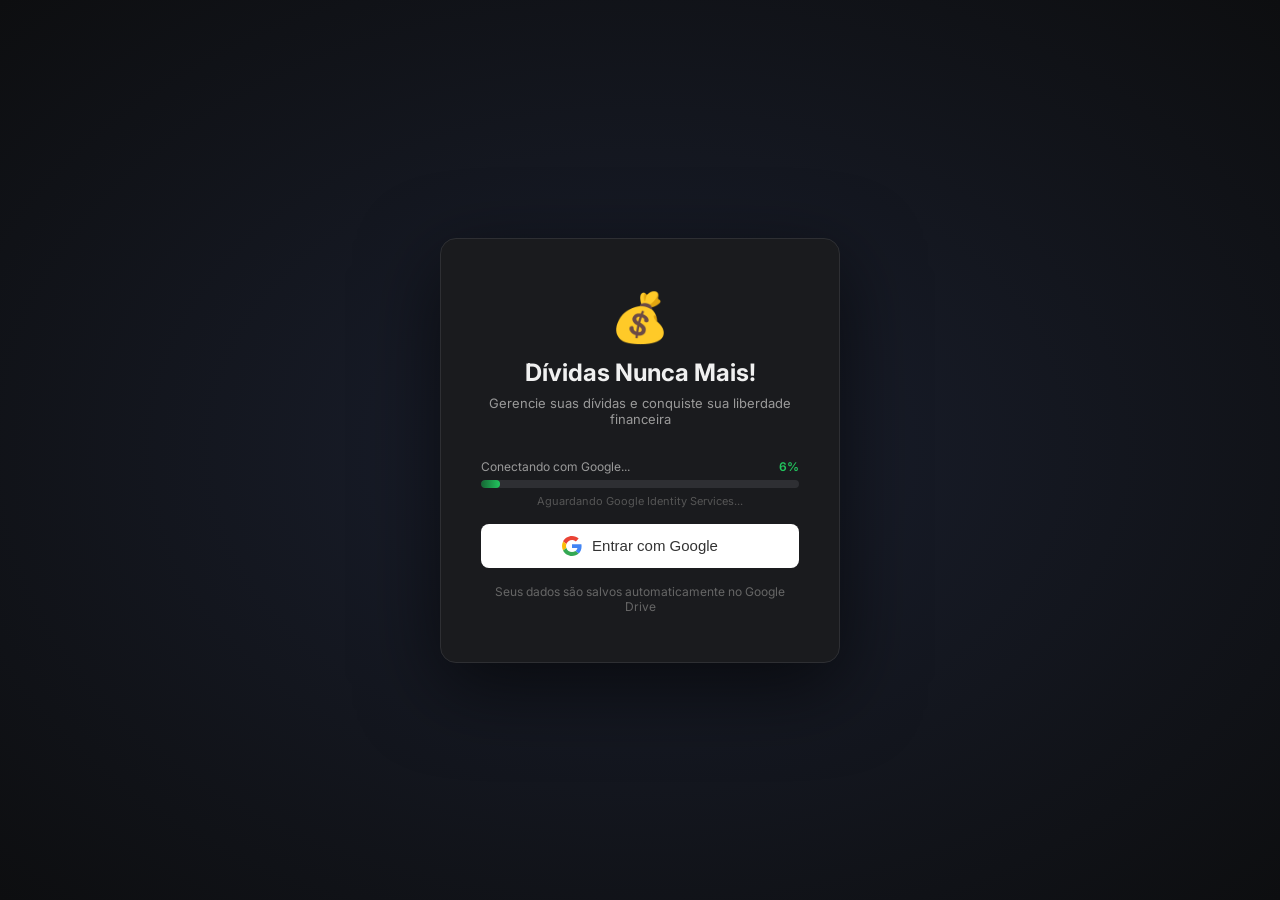
==== commit 6dee1efb: "Site v1.22: Atualizar passa a instalar a versao nova do site O botao so relia o Drive e redesenhava " ====
--- a/index.html
+++ b/index.html
@@ -4,7 +4,7 @@
   <meta charset="UTF-8" />
   <meta name="viewport" content="width=device-width, initial-scale=1.0" />
   <title>Dívidas Nunca Mais!</title>
-  <link rel="stylesheet" href="css/main.css?v=1.21" />
+  <link rel="stylesheet" href="css/main.css?v=1.22" />
   <link rel="preconnect" href="https://fonts.googleapis.com">
   <link href="https://fonts.googleapis.com/css2?family=Inter:wght@300;400;500;600;700&display=swap" rel="stylesheet">
   <script src="https://cdn.jsdelivr.net/npm/chart.js"></script>
@@ -130,7 +130,7 @@
         <h2 id="page-title">Dashboard</h2>
       </div>
       <div class="header-right">
-        <button id="btn-atualizar" class="btn-atualizar" onclick="atualizarSite()" title="Recarregar os dados e atualizar a tela">🔄 Atualizar</button>
+        <button id="btn-atualizar" data-atualizar class="btn-atualizar" onclick="atualizarSite()" title="Instala a versão nova do site (se houver) e relê os dados do Google Drive">🔄 Atualizar</button>
         <span id="header-datetime" class="header-datetime"></span>
         <div class="notif-wrapper" onclick="toggleAlertas()">
           <span class="notif-icon">🔔</span>
@@ -179,20 +179,20 @@
 </div>
 <div id="alert-overlay" class="alert-overlay" style="display:none;"></div>
 
-<script src="js/data.js?v=1.21"></script>
-<script src="js/auth.js?v=1.21"></script>
-<script src="js/utils.js?v=1.21"></script>
-<script src="js/dashboard.js?v=1.21"></script>
-<script src="js/cadastro.js?v=1.21"></script>
-<script src="js/mapa.js?v=1.21"></script>
-<script src="js/planejador.js?v=1.21"></script>
-<script src="js/calendario.js?v=1.21"></script>
-<script src="js/orcamentos.js?v=1.21"></script>
-<script src="js/configuracoes.js?v=1.21"></script>
-<script src="js/contas.js?v=1.21"></script>
-<script src="js/assinaturas.js?v=1.21"></script>
-<script src="js/beneficios.js?v=1.21"></script>
-<script src="js/app.js?v=1.21"></script>
+<script src="js/data.js?v=1.22"></script>
+<script src="js/auth.js?v=1.22"></script>
+<script src="js/utils.js?v=1.22"></script>
+<script src="js/dashboard.js?v=1.22"></script>
+<script src="js/cadastro.js?v=1.22"></script>
+<script src="js/mapa.js?v=1.22"></script>
+<script src="js/planejador.js?v=1.22"></script>
+<script src="js/calendario.js?v=1.22"></script>
+<script src="js/orcamentos.js?v=1.22"></script>
+<script src="js/configuracoes.js?v=1.22"></script>
+<script src="js/contas.js?v=1.22"></script>
+<script src="js/assinaturas.js?v=1.22"></script>
+<script src="js/beneficios.js?v=1.22"></script>
+<script src="js/app.js?v=1.22"></script>
 <!-- ===== MEUS BENEFÍCIOS SITE ===== -->
 <div id="nfscanner-app" style="display:none;flex-direction:column;height:100vh;background:#0f1117;">
   <div style="display:flex;align-items:center;gap:12px;padding:10px 20px;background:#161922;border-bottom:1px solid #2a2f3d;">
@@ -214,6 +214,7 @@
       </div>
     </div>
     <div style="display:flex;align-items:center;gap:12px;">
+      <button data-atualizar onclick="atualizarSite()" title="Instala a versão nova do site (se houver) e relê os dados do Google Drive" style="background:transparent;color:#fff;border:1px solid rgba(255,255,255,.7);padding:8px 14px;border-radius:20px;font-size:13px;font-weight:600;cursor:pointer;">🔄 Atualizar</button>
       <button onclick="sairBeneficios()" style="background:#fff;color:#217346;border:none;padding:8px 16px;border-radius:20px;font-size:13px;font-weight:600;cursor:pointer;display:flex;align-items:center;gap:6px;">
         ← Dívidas Nunca Mais
       </button>
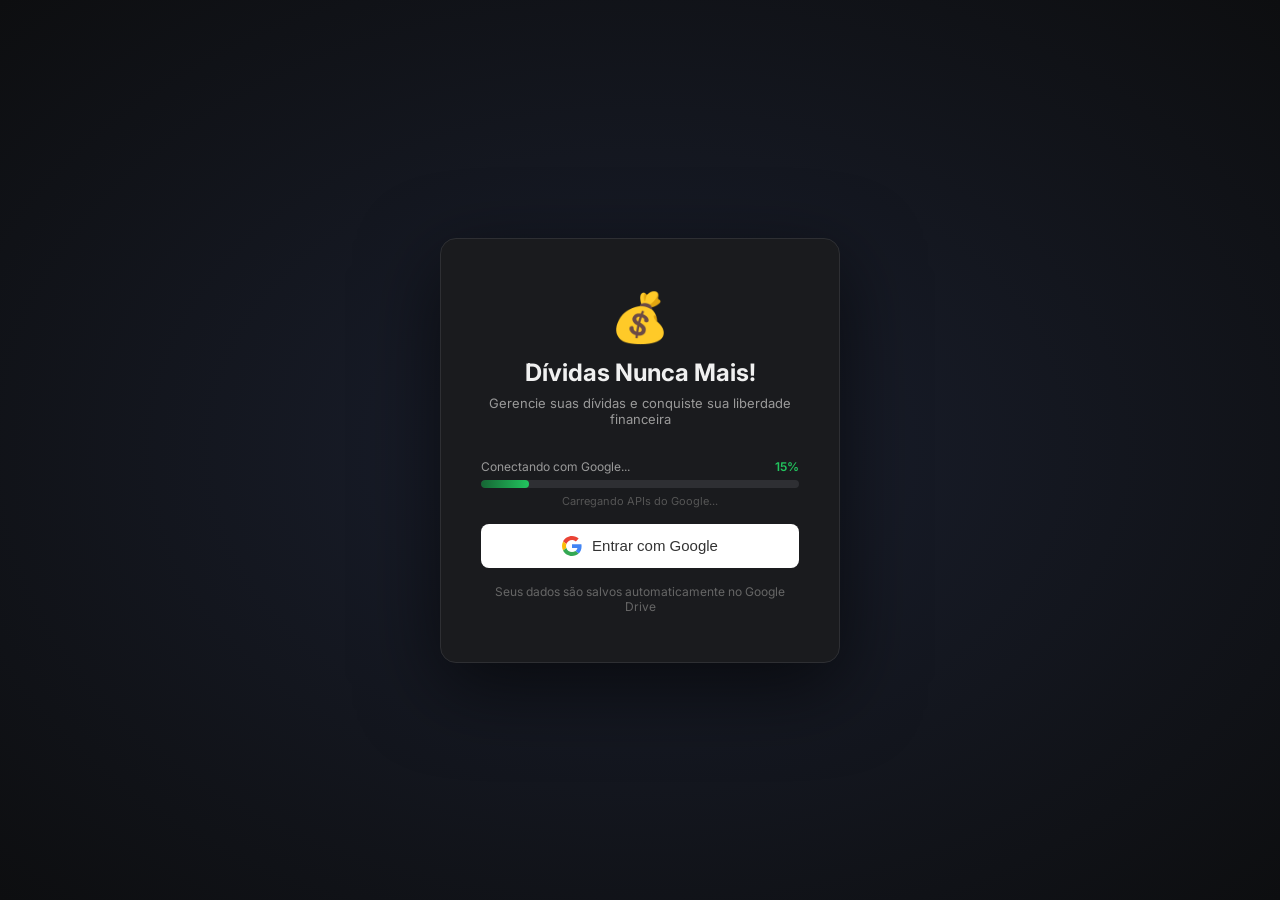
==== commit c47c81ec: "Site v1.25: card do Dolce Gusto compacto, cards da linha com a mesma altura Co-Authored-By: Claude S" ====
--- a/index.html
+++ b/index.html
@@ -4,7 +4,7 @@
   <meta charset="UTF-8" />
   <meta name="viewport" content="width=device-width, initial-scale=1.0" />
   <title>Dívidas Nunca Mais!</title>
-  <link rel="stylesheet" href="css/main.css?v=1.22" />
+  <link rel="stylesheet" href="css/main.css?v=1.25" />
   <link rel="preconnect" href="https://fonts.googleapis.com">
   <link href="https://fonts.googleapis.com/css2?family=Inter:wght@300;400;500;600;700&display=swap" rel="stylesheet">
   <script src="https://cdn.jsdelivr.net/npm/chart.js"></script>
@@ -179,20 +179,20 @@
 </div>
 <div id="alert-overlay" class="alert-overlay" style="display:none;"></div>
 
-<script src="js/data.js?v=1.22"></script>
-<script src="js/auth.js?v=1.22"></script>
-<script src="js/utils.js?v=1.22"></script>
-<script src="js/dashboard.js?v=1.22"></script>
-<script src="js/cadastro.js?v=1.22"></script>
-<script src="js/mapa.js?v=1.22"></script>
-<script src="js/planejador.js?v=1.22"></script>
-<script src="js/calendario.js?v=1.22"></script>
-<script src="js/orcamentos.js?v=1.22"></script>
-<script src="js/configuracoes.js?v=1.22"></script>
-<script src="js/contas.js?v=1.22"></script>
-<script src="js/assinaturas.js?v=1.22"></script>
-<script src="js/beneficios.js?v=1.22"></script>
-<script src="js/app.js?v=1.22"></script>
+<script src="js/data.js?v=1.25"></script>
+<script src="js/auth.js?v=1.25"></script>
+<script src="js/utils.js?v=1.25"></script>
+<script src="js/dashboard.js?v=1.25"></script>
+<script src="js/cadastro.js?v=1.25"></script>
+<script src="js/mapa.js?v=1.25"></script>
+<script src="js/planejador.js?v=1.25"></script>
+<script src="js/calendario.js?v=1.25"></script>
+<script src="js/orcamentos.js?v=1.25"></script>
+<script src="js/configuracoes.js?v=1.25"></script>
+<script src="js/contas.js?v=1.25"></script>
+<script src="js/assinaturas.js?v=1.25"></script>
+<script src="js/beneficios.js?v=1.25"></script>
+<script src="js/app.js?v=1.25"></script>
 <!-- ===== MEUS BENEFÍCIOS SITE ===== -->
 <div id="nfscanner-app" style="display:none;flex-direction:column;height:100vh;background:#0f1117;">
   <div style="display:flex;align-items:center;gap:12px;padding:10px 20px;background:#161922;border-bottom:1px solid #2a2f3d;">
@@ -202,7 +202,7 @@
   </div>
   <iframe id="nfscanner-frame" style="flex:1;border:0;width:100%;" title="NFScanner"></iframe>
 </div>
-<div id="beneficios-app" style="display:none;flex-direction:column;height:100vh;background:#f3f4f6;">
+<div id="beneficios-app" style="display:none;flex-direction:column;height:100vh;background:#f3f4f6;color:#333;">
 
   <!-- Header verde -->
   <header style="background:#217346;padding:0 24px;height:60px;display:flex;align-items:center;justify-content:space-between;flex-shrink:0;">
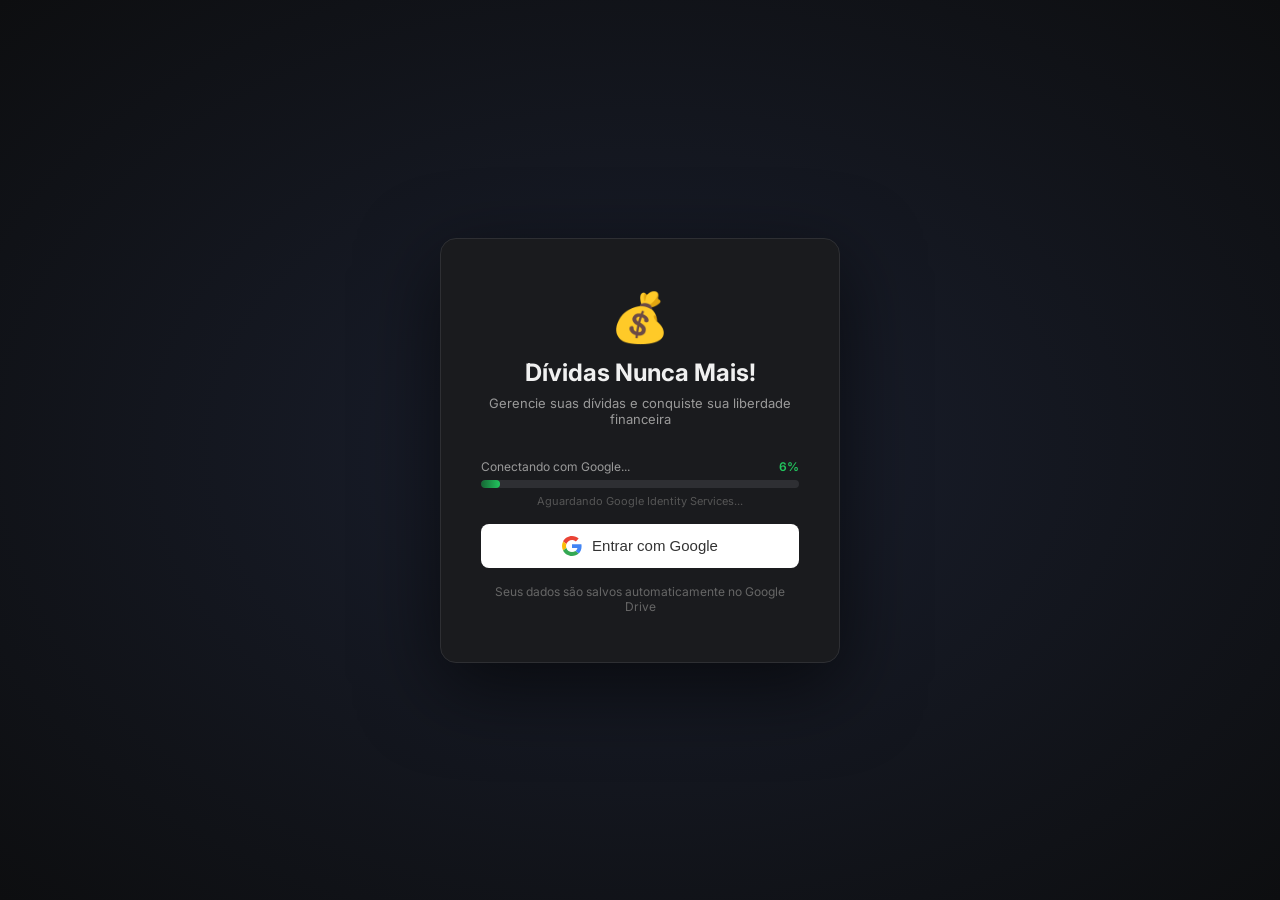
==== commit 177a6502: "Site v1.26: histórico de pontos na mesma ordem do portal (mesmo dia: mais recente primeiro) Co-Autho" ====
--- a/index.html
+++ b/index.html
@@ -4,7 +4,7 @@
   <meta charset="UTF-8" />
   <meta name="viewport" content="width=device-width, initial-scale=1.0" />
   <title>Dívidas Nunca Mais!</title>
-  <link rel="stylesheet" href="css/main.css?v=1.25" />
+  <link rel="stylesheet" href="css/main.css?v=1.26" />
   <link rel="preconnect" href="https://fonts.googleapis.com">
   <link href="https://fonts.googleapis.com/css2?family=Inter:wght@300;400;500;600;700&display=swap" rel="stylesheet">
   <script src="https://cdn.jsdelivr.net/npm/chart.js"></script>
@@ -179,20 +179,20 @@
 </div>
 <div id="alert-overlay" class="alert-overlay" style="display:none;"></div>
 
-<script src="js/data.js?v=1.25"></script>
-<script src="js/auth.js?v=1.25"></script>
-<script src="js/utils.js?v=1.25"></script>
-<script src="js/dashboard.js?v=1.25"></script>
-<script src="js/cadastro.js?v=1.25"></script>
-<script src="js/mapa.js?v=1.25"></script>
-<script src="js/planejador.js?v=1.25"></script>
-<script src="js/calendario.js?v=1.25"></script>
-<script src="js/orcamentos.js?v=1.25"></script>
-<script src="js/configuracoes.js?v=1.25"></script>
-<script src="js/contas.js?v=1.25"></script>
-<script src="js/assinaturas.js?v=1.25"></script>
-<script src="js/beneficios.js?v=1.25"></script>
-<script src="js/app.js?v=1.25"></script>
+<script src="js/data.js?v=1.26"></script>
+<script src="js/auth.js?v=1.26"></script>
+<script src="js/utils.js?v=1.26"></script>
+<script src="js/dashboard.js?v=1.26"></script>
+<script src="js/cadastro.js?v=1.26"></script>
+<script src="js/mapa.js?v=1.26"></script>
+<script src="js/planejador.js?v=1.26"></script>
+<script src="js/calendario.js?v=1.26"></script>
+<script src="js/orcamentos.js?v=1.26"></script>
+<script src="js/configuracoes.js?v=1.26"></script>
+<script src="js/contas.js?v=1.26"></script>
+<script src="js/assinaturas.js?v=1.26"></script>
+<script src="js/beneficios.js?v=1.26"></script>
+<script src="js/app.js?v=1.26"></script>
 <!-- ===== MEUS BENEFÍCIOS SITE ===== -->
 <div id="nfscanner-app" style="display:none;flex-direction:column;height:100vh;background:#0f1117;">
   <div style="display:flex;align-items:center;gap:12px;padding:10px 20px;background:#161922;border-bottom:1px solid #2a2f3d;">
